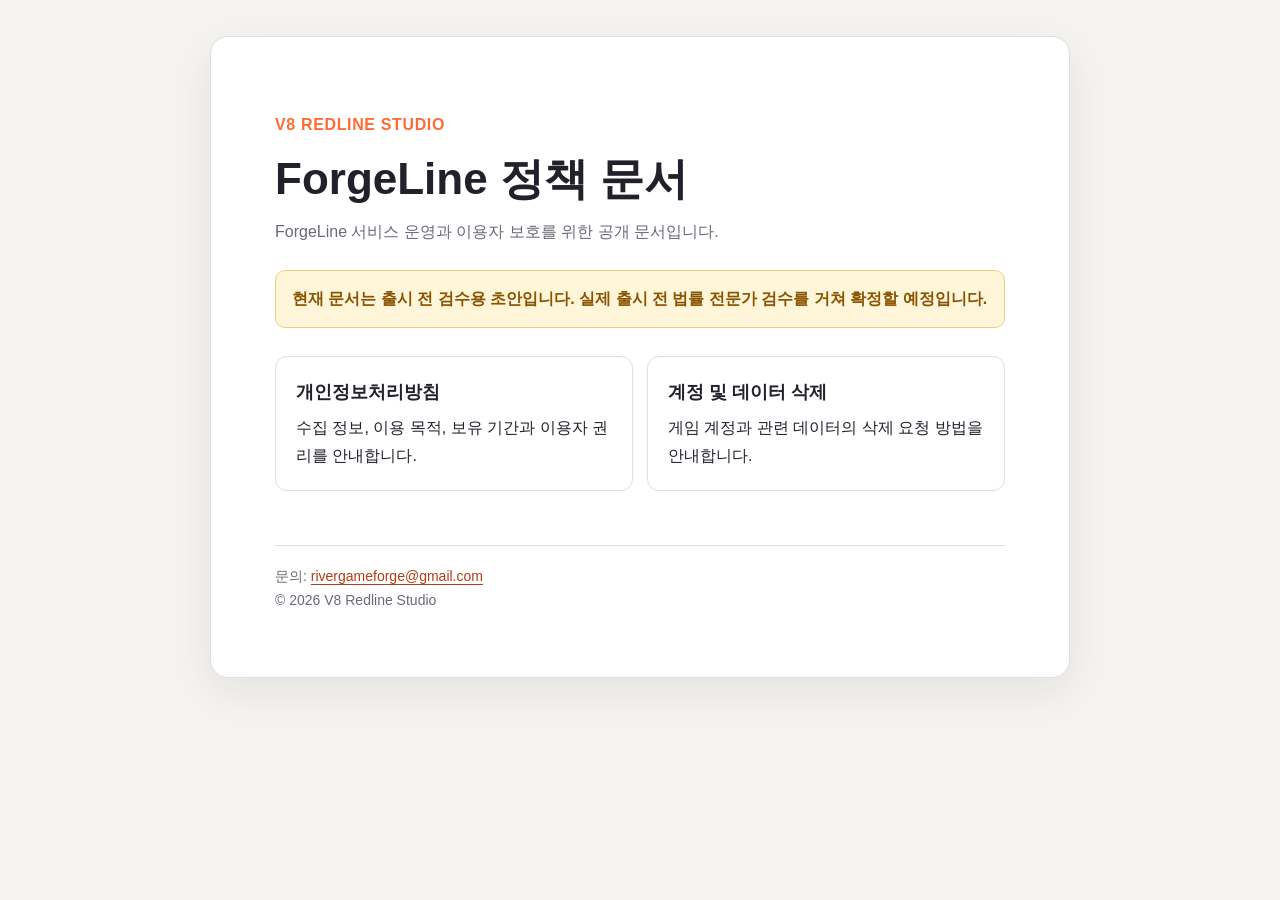
==== index.html @ d3ac5d00 "Add ForgeLine privacy policy draft" ====
<!doctype html>
<html lang="ko">
<head>
  <meta charset="utf-8">
  <meta name="viewport" content="width=device-width, initial-scale=1">
  <meta name="description" content="ForgeLine 정책 문서">
  <title>ForgeLine 정책 문서</title>
  <link rel="stylesheet" href="./styles.css">
</head>
<body>
  <main>
    <p class="eyebrow">V8 REDLINE STUDIO</p>
    <h1>ForgeLine 정책 문서</h1>
    <p class="meta">ForgeLine 서비스 운영과 이용자 보호를 위한 공개 문서입니다.</p>
    <div class="draft">현재 문서는 출시 전 검수용 초안입니다. 실제 출시 전 법률 전문가 검수를 거쳐 확정할 예정입니다.</div>
    <div class="card-grid">
      <a class="card" href="./privacy/">
        <strong>개인정보처리방침</strong>
        수집 정보, 이용 목적, 보유 기간과 이용자 권리를 안내합니다.
      </a>
      <a class="card" href="./deletion/">
        <strong>계정 및 데이터 삭제</strong>
        게임 계정과 관련 데이터의 삭제 요청 방법을 안내합니다.
      </a>
    </div>
    <footer>
      문의: <a href="mailto:rivergameforge@gmail.com">rivergameforge@gmail.com</a><br>
      © 2026 V8 Redline Studio
    </footer>
  </main>
</body>
</html>
---- styles.css ----
:root {
  color-scheme: light;
  --ink: #20212b;
  --muted: #686a77;
  --line: #dddde5;
  --paper: #ffffff;
  --canvas: #f4f3ef;
  --accent: #ff6b35;
  --accent-soft: #fff0e9;
  --warning: #8a5300;
  --warning-bg: #fff5d9;
}

* { box-sizing: border-box; }

body {
  margin: 0;
  color: var(--ink);
  background: var(--canvas);
  font-family: -apple-system, BlinkMacSystemFont, "Segoe UI", "Noto Sans KR", sans-serif;
  line-height: 1.75;
}

main {
  width: min(860px, calc(100% - 32px));
  margin: 36px auto;
  padding: clamp(28px, 6vw, 64px);
  background: var(--paper);
  border: 1px solid var(--line);
  border-radius: 18px;
  box-shadow: 0 14px 40px rgba(30, 30, 40, .07);
}

h1, h2, h3 { line-height: 1.35; }
h1 { margin: 0 0 8px; font-size: clamp(30px, 6vw, 44px); }
h2 { margin: 44px 0 12px; padding-top: 10px; border-top: 1px solid var(--line); font-size: 23px; }
h3 { margin: 24px 0 8px; font-size: 18px; }
p, ul, ol { margin: 10px 0; }
ul, ol { padding-left: 24px; }
a { color: #b33d12; text-underline-offset: 3px; }

.eyebrow { color: var(--accent); font-weight: 800; letter-spacing: .04em; }
.meta { color: var(--muted); }
.draft {
  margin: 24px 0;
  padding: 14px 16px;
  color: var(--warning);
  background: var(--warning-bg);
  border: 1px solid #efcf7d;
  border-radius: 10px;
  font-weight: 700;
}

.card-grid {
  display: grid;
  grid-template-columns: repeat(auto-fit, minmax(220px, 1fr));
  gap: 14px;
  margin-top: 28px;
}

.card {
  display: block;
  padding: 20px;
  color: var(--ink);
  text-decoration: none;
  border: 1px solid var(--line);
  border-radius: 12px;
  transition: transform .15s ease, border-color .15s ease;
}
.card:hover { transform: translateY(-2px); border-color: var(--accent); }
.card strong { display: block; margin-bottom: 5px; font-size: 18px; }

table { width: 100%; border-collapse: collapse; margin: 16px 0; font-size: 15px; }
th, td { padding: 12px; border: 1px solid var(--line); text-align: left; vertical-align: top; }
th { background: #f7f7f9; }
.table-wrap { overflow-x: auto; }

footer { margin-top: 54px; padding-top: 18px; border-top: 1px solid var(--line); color: var(--muted); font-size: 14px; }

@media (max-width: 560px) {
  main { width: 100%; margin: 0; border: 0; border-radius: 0; }
  table { min-width: 650px; }
}
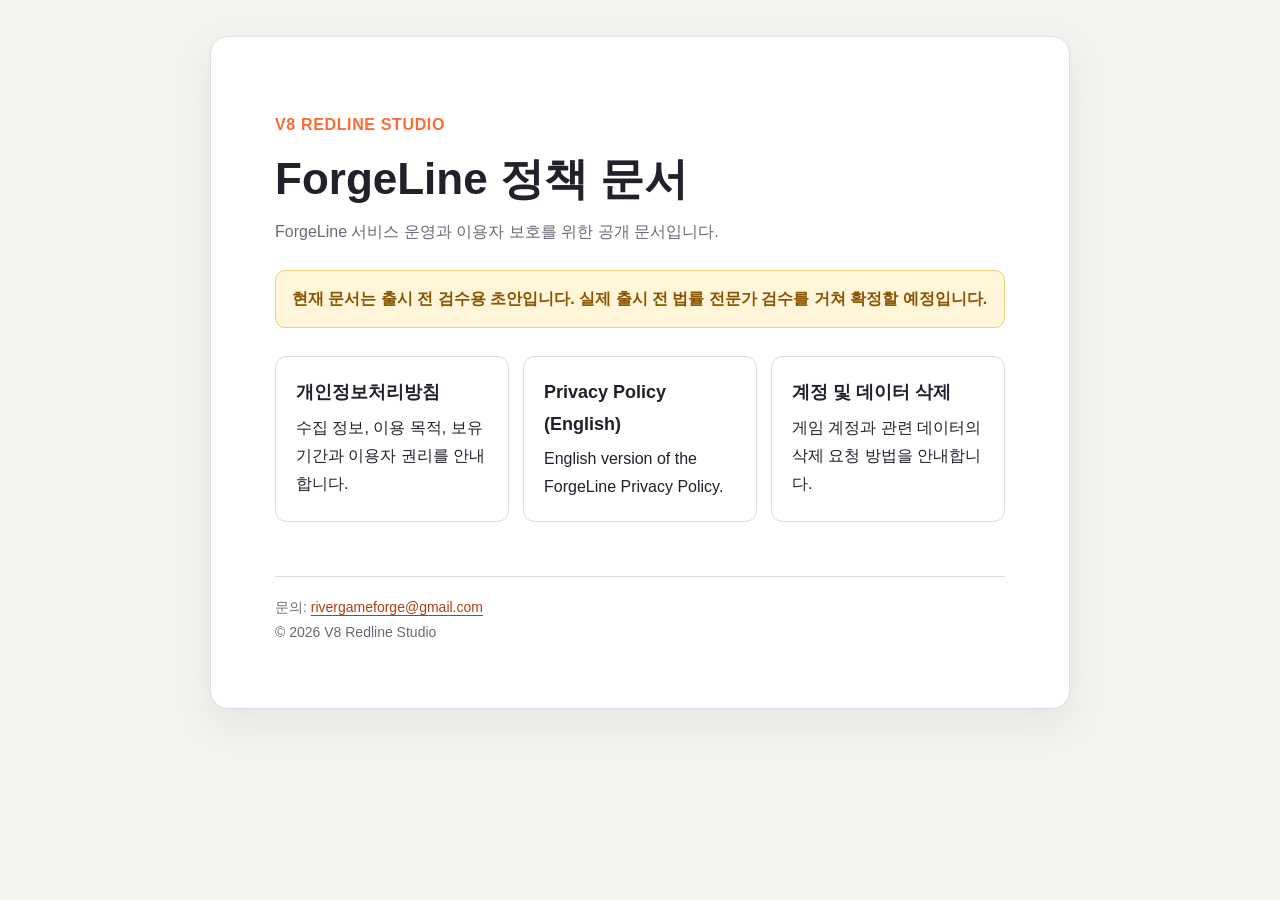
==== commit a960973f: "Add English privacy policy draft" ====
--- a/index.html
+++ b/index.html
@@ -18,6 +18,10 @@
         <strong>개인정보처리방침</strong>
         수집 정보, 이용 목적, 보유 기간과 이용자 권리를 안내합니다.
       </a>
+      <a class="card" href="./privacy/en/">
+        <strong>Privacy Policy (English)</strong>
+        English version of the ForgeLine Privacy Policy.
+      </a>
       <a class="card" href="./deletion/">
         <strong>계정 및 데이터 삭제</strong>
         게임 계정과 관련 데이터의 삭제 요청 방법을 안내합니다.
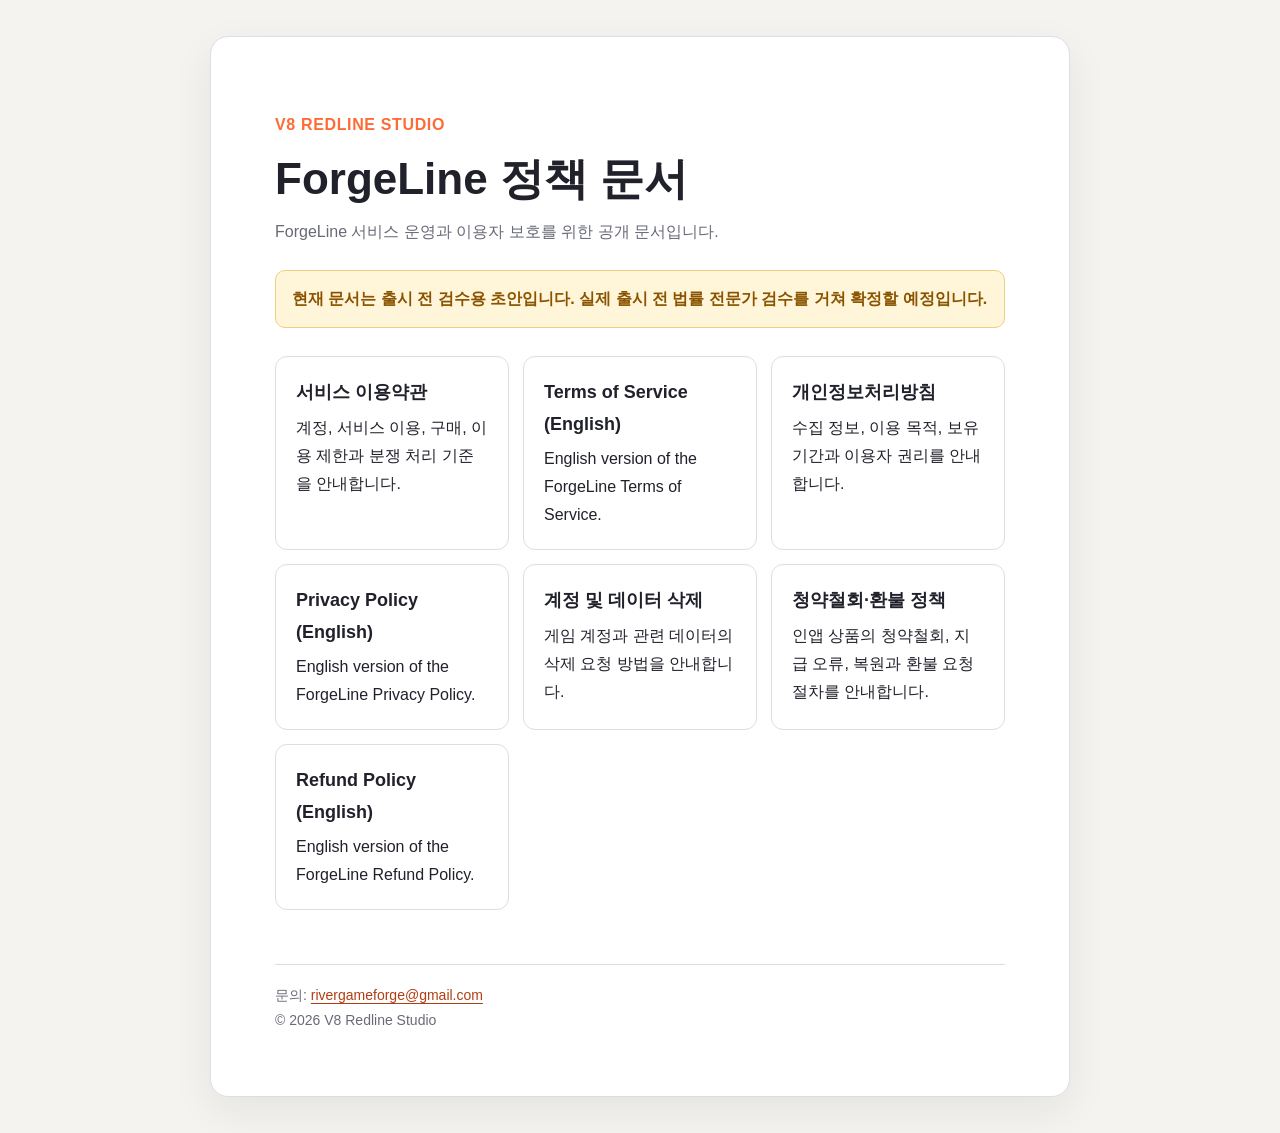
==== commit d898eb09: "Add ForgeLine terms and refund policy drafts" ====
--- a/index.html
+++ b/index.html
@@ -14,6 +14,14 @@
     <p class="meta">ForgeLine 서비스 운영과 이용자 보호를 위한 공개 문서입니다.</p>
     <div class="draft">현재 문서는 출시 전 검수용 초안입니다. 실제 출시 전 법률 전문가 검수를 거쳐 확정할 예정입니다.</div>
     <div class="card-grid">
+      <a class="card" href="./terms/">
+        <strong>서비스 이용약관</strong>
+        계정, 서비스 이용, 구매, 이용 제한과 분쟁 처리 기준을 안내합니다.
+      </a>
+      <a class="card" href="./terms/en/">
+        <strong>Terms of Service (English)</strong>
+        English version of the ForgeLine Terms of Service.
+      </a>
       <a class="card" href="./privacy/">
         <strong>개인정보처리방침</strong>
         수집 정보, 이용 목적, 보유 기간과 이용자 권리를 안내합니다.
@@ -26,6 +34,14 @@
         <strong>계정 및 데이터 삭제</strong>
         게임 계정과 관련 데이터의 삭제 요청 방법을 안내합니다.
       </a>
+      <a class="card" href="./refund/">
+        <strong>청약철회·환불 정책</strong>
+        인앱 상품의 청약철회, 지급 오류, 복원과 환불 요청 절차를 안내합니다.
+      </a>
+      <a class="card" href="./refund/en/">
+        <strong>Refund Policy (English)</strong>
+        English version of the ForgeLine Refund Policy.
+      </a>
     </div>
     <footer>
       문의: <a href="mailto:rivergameforge@gmail.com">rivergameforge@gmail.com</a><br>
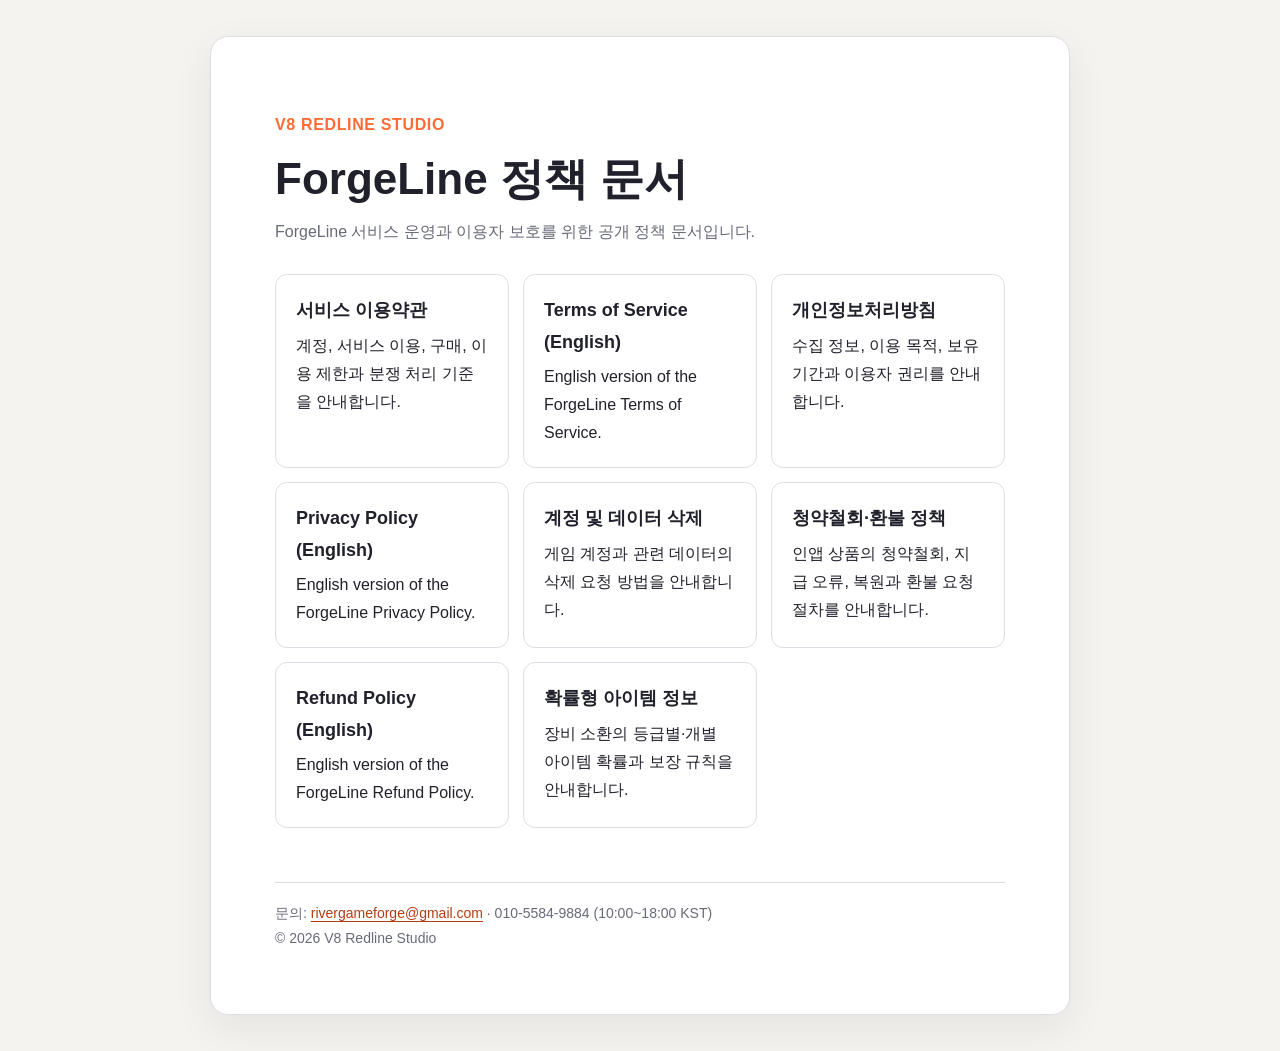
==== commit d16dd564: "Publish ForgeLine legal and probability pages" ====
--- a/index.html
+++ b/index.html
@@ -11,8 +11,7 @@
   <main>
     <p class="eyebrow">V8 REDLINE STUDIO</p>
     <h1>ForgeLine 정책 문서</h1>
-    <p class="meta">ForgeLine 서비스 운영과 이용자 보호를 위한 공개 문서입니다.</p>
-    <div class="draft">현재 문서는 출시 전 검수용 초안입니다. 실제 출시 전 법률 전문가 검수를 거쳐 확정할 예정입니다.</div>
+    <p class="meta">ForgeLine 서비스 운영과 이용자 보호를 위한 공개 정책 문서입니다.</p>
     <div class="card-grid">
       <a class="card" href="./terms/">
         <strong>서비스 이용약관</strong>
@@ -42,9 +41,13 @@
         <strong>Refund Policy (English)</strong>
         English version of the ForgeLine Refund Policy.
       </a>
+      <a class="card" href="./probability/">
+        <strong>확률형 아이템 정보</strong>
+        장비 소환의 등급별·개별 아이템 확률과 보장 규칙을 안내합니다.
+      </a>
     </div>
     <footer>
-      문의: <a href="mailto:rivergameforge@gmail.com">rivergameforge@gmail.com</a><br>
+      문의: <a href="mailto:rivergameforge@gmail.com">rivergameforge@gmail.com</a> · 010-5584-9884 (10:00~18:00 KST)<br>
       © 2026 V8 Redline Studio
     </footer>
   </main>
